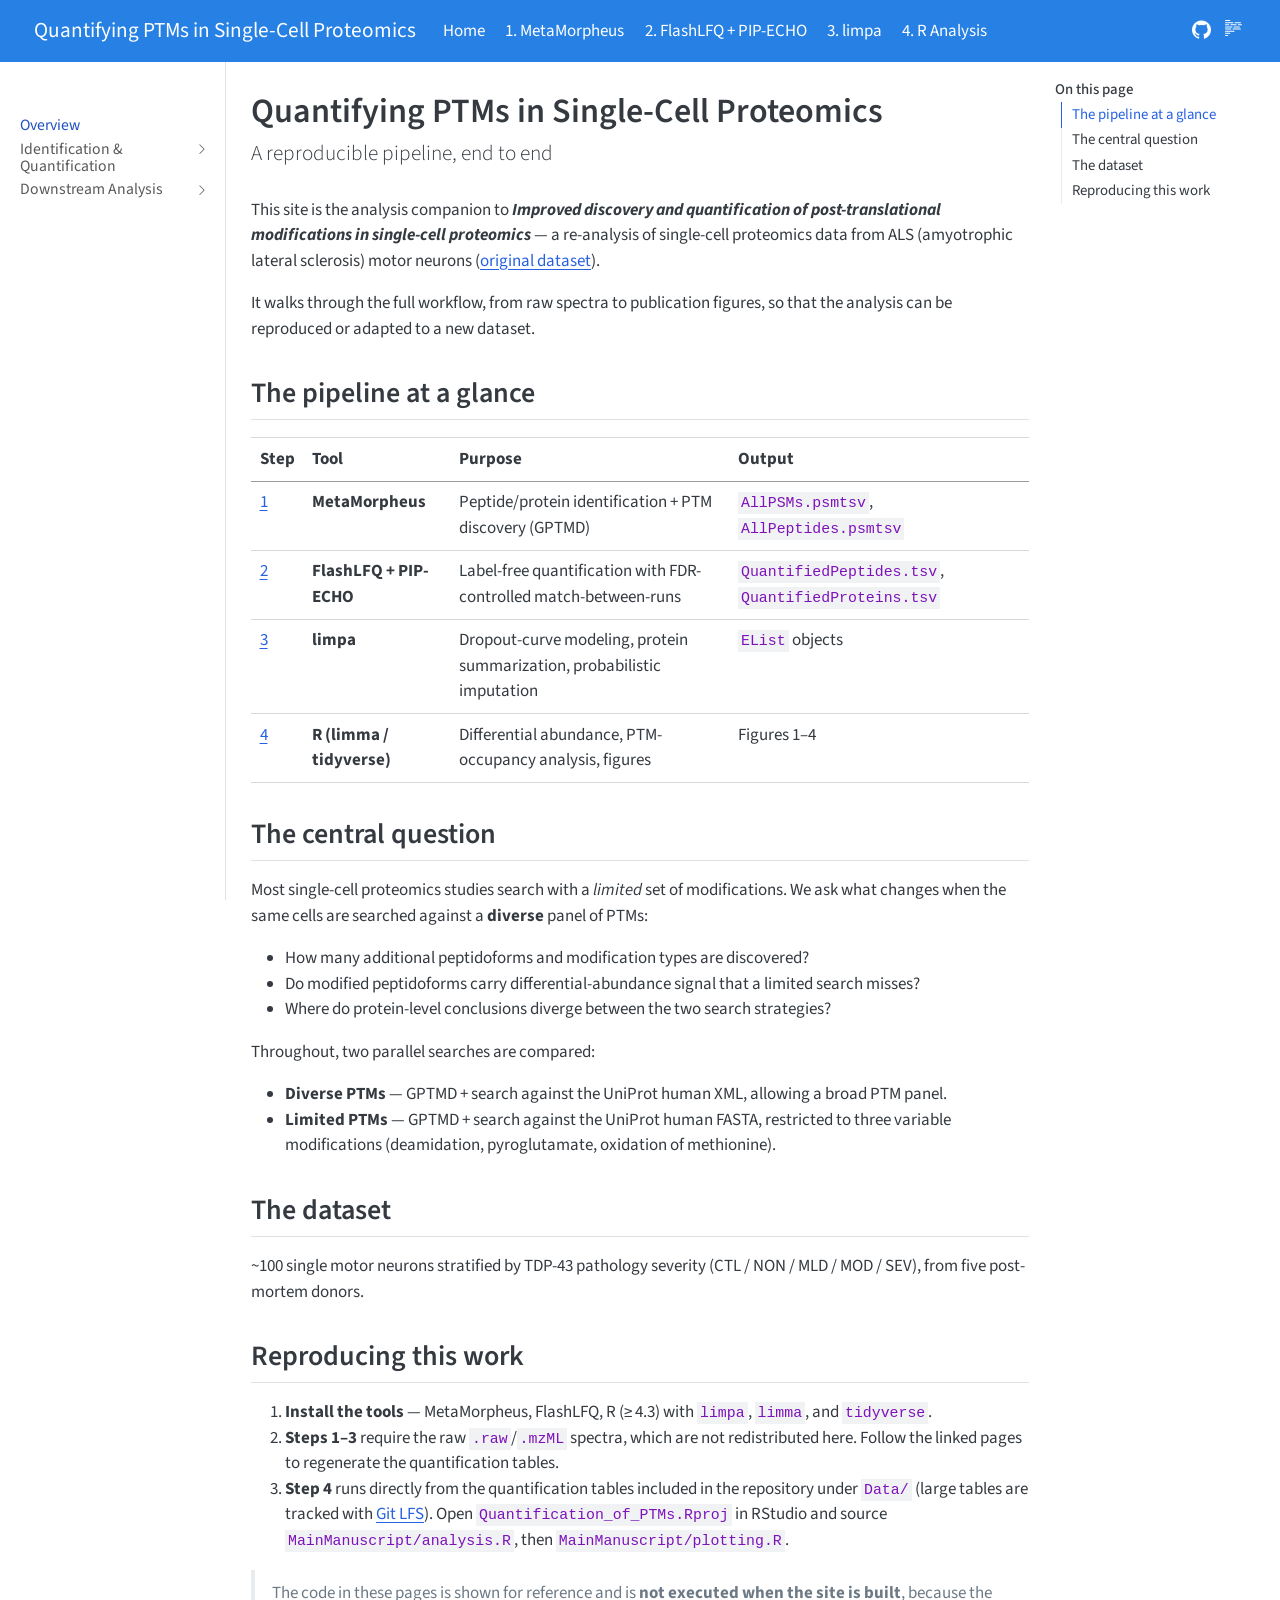
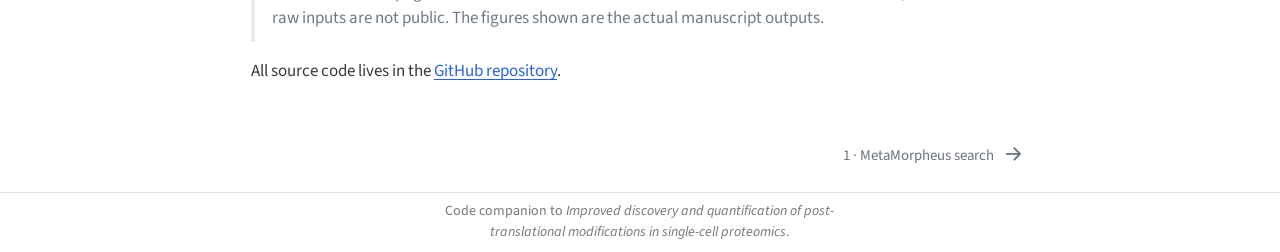
==== index.html @ e9de2e4b "Built site for gh-pages" ====
<!DOCTYPE html>
<html xmlns="http://www.w3.org/1999/xhtml" lang="en" xml:lang="en"><head>

<meta charset="utf-8">
<meta name="generator" content="quarto-1.8.25">

<meta name="viewport" content="width=device-width, initial-scale=1.0, user-scalable=yes">


<title>Quantifying PTMs in Single-Cell Proteomics</title>
<style>
code{white-space: pre-wrap;}
span.smallcaps{font-variant: small-caps;}
div.columns{display: flex; gap: min(4vw, 1.5em);}
div.column{flex: auto; overflow-x: auto;}
div.hanging-indent{margin-left: 1.5em; text-indent: -1.5em;}
ul.task-list{list-style: none;}
ul.task-list li input[type="checkbox"] {
  width: 0.8em;
  margin: 0 0.8em 0.2em -1em; /* quarto-specific, see https://github.com/quarto-dev/quarto-cli/issues/4556 */ 
  vertical-align: middle;
}
</style>


<script src="site_libs/quarto-nav/quarto-nav.js"></script>
<script src="site_libs/quarto-nav/headroom.min.js"></script>
<script src="site_libs/clipboard/clipboard.min.js"></script>
<script src="site_libs/quarto-search/autocomplete.umd.js"></script>
<script src="site_libs/quarto-search/fuse.min.js"></script>
<script src="site_libs/quarto-search/quarto-search.js"></script>
<meta name="quarto:offset" content="./">
<link href="./01-metamorpheus.html" rel="next">
<script src="site_libs/quarto-html/quarto.js" type="module"></script>
<script src="site_libs/quarto-html/tabsets/tabsets.js" type="module"></script>
<script src="site_libs/quarto-html/axe/axe-check.js" type="module"></script>
<script src="site_libs/quarto-html/popper.min.js"></script>
<script src="site_libs/quarto-html/tippy.umd.min.js"></script>
<script src="site_libs/quarto-html/anchor.min.js"></script>
<link href="site_libs/quarto-html/tippy.css" rel="stylesheet">
<link href="site_libs/quarto-html/quarto-syntax-highlighting-7b89279ff1a6dce999919e0e67d4d9ec.css" rel="stylesheet" id="quarto-text-highlighting-styles">
<script src="site_libs/bootstrap/bootstrap.min.js"></script>
<link href="site_libs/bootstrap/bootstrap-icons.css" rel="stylesheet">
<link href="site_libs/bootstrap/bootstrap-06130857773164525deeeb8a1e9af07c.min.css" rel="stylesheet" append-hash="true" id="quarto-bootstrap" data-mode="light">
<script id="quarto-search-options" type="application/json">{
  "location": "navbar",
  "copy-button": false,
  "collapse-after": 3,
  "panel-placement": "end",
  "type": "overlay",
  "limit": 50,
  "keyboard-shortcut": [
    "f",
    "/",
    "s"
  ],
  "show-item-context": false,
  "language": {
    "search-no-results-text": "No results",
    "search-matching-documents-text": "matching documents",
    "search-copy-link-title": "Copy link to search",
    "search-hide-matches-text": "Hide additional matches",
    "search-more-match-text": "more match in this document",
    "search-more-matches-text": "more matches in this document",
    "search-clear-button-title": "Clear",
    "search-text-placeholder": "",
    "search-detached-cancel-button-title": "Cancel",
    "search-submit-button-title": "Submit",
    "search-label": "Search"
  }
}</script>


</head>

<body class="nav-sidebar docked nav-fixed quarto-light">

<div id="quarto-search-results"></div>
  <header id="quarto-header" class="headroom fixed-top">
    <nav class="navbar navbar-expand-lg " data-bs-theme="dark">
      <div class="navbar-container container-fluid">
      <div class="navbar-brand-container mx-auto">
    <a href="./index.html" class="navbar-brand navbar-brand-logo">
    </a>
    <a class="navbar-brand" href="./index.html">
    <span class="navbar-title">Quantifying PTMs in Single-Cell Proteomics</span>
    </a>
  </div>
            <div id="quarto-search" class="" title="Search"></div>
          <button class="navbar-toggler" type="button" data-bs-toggle="collapse" data-bs-target="#navbarCollapse" aria-controls="navbarCollapse" role="menu" aria-expanded="false" aria-label="Toggle navigation" onclick="if (window.quartoToggleHeadroom) { window.quartoToggleHeadroom(); }">
  <span class="navbar-toggler-icon"></span>
</button>
          <div class="collapse navbar-collapse" id="navbarCollapse">
            <ul class="navbar-nav navbar-nav-scroll me-auto">
  <li class="nav-item">
    <a class="nav-link active" href="./index.html" aria-current="page"> 
<span class="menu-text">Home</span></a>
  </li>  
  <li class="nav-item">
    <a class="nav-link" href="./01-metamorpheus.html"> 
<span class="menu-text">1. MetaMorpheus</span></a>
  </li>  
  <li class="nav-item">
    <a class="nav-link" href="./02-flashlfq.html"> 
<span class="menu-text">2. FlashLFQ + PIP-ECHO</span></a>
  </li>  
  <li class="nav-item">
    <a class="nav-link" href="./03-limpa.html"> 
<span class="menu-text">3. limpa</span></a>
  </li>  
  <li class="nav-item">
    <a class="nav-link" href="./04-r-analysis.html"> 
<span class="menu-text">4. R Analysis</span></a>
  </li>  
</ul>
            <ul class="navbar-nav navbar-nav-scroll ms-auto">
  <li class="nav-item compact">
    <a class="nav-link" href="https://github.com/Alexander-Sol/Quantification_of_PTMs_2026"> <i class="bi bi-github" role="img" aria-label="GitHub repository">
</i> 
<span class="menu-text"></span></a>
  </li>  
</ul>
          </div> <!-- /navcollapse -->
            <div class="quarto-navbar-tools">
  <a href="" class="quarto-reader-toggle quarto-navigation-tool px-1" onclick="window.quartoToggleReader(); return false;" title="Toggle reader mode">
  <div class="quarto-reader-toggle-btn">
  <i class="bi"></i>
  </div>
</a>
</div>
      </div> <!-- /container-fluid -->
    </nav>
  <nav class="quarto-secondary-nav">
    <div class="container-fluid d-flex">
      <button type="button" class="quarto-btn-toggle btn" data-bs-toggle="collapse" role="button" data-bs-target=".quarto-sidebar-collapse-item" aria-controls="quarto-sidebar" aria-expanded="false" aria-label="Toggle sidebar navigation" onclick="if (window.quartoToggleHeadroom) { window.quartoToggleHeadroom(); }">
        <i class="bi bi-layout-text-sidebar-reverse"></i>
      </button>
        <nav class="quarto-page-breadcrumbs" aria-label="breadcrumb"><ol class="breadcrumb"><li class="breadcrumb-item"><a href="./index.html">Overview</a></li></ol></nav>
        <a class="flex-grow-1" role="navigation" data-bs-toggle="collapse" data-bs-target=".quarto-sidebar-collapse-item" aria-controls="quarto-sidebar" aria-expanded="false" aria-label="Toggle sidebar navigation" onclick="if (window.quartoToggleHeadroom) { window.quartoToggleHeadroom(); }">      
        </a>
    </div>
  </nav>
</header>
<!-- content -->
<div id="quarto-content" class="quarto-container page-columns page-rows-contents page-layout-article page-navbar">
<!-- sidebar -->
  <nav id="quarto-sidebar" class="sidebar collapse collapse-horizontal quarto-sidebar-collapse-item sidebar-navigation docked overflow-auto">
    <div class="pt-lg-2 mt-2 text-left sidebar-header">
      <a href="./index.html" class="sidebar-logo-link">
      </a>
      </div>
    <div class="sidebar-menu-container"> 
    <ul class="list-unstyled mt-1">
        <li class="sidebar-item">
  <div class="sidebar-item-container"> 
  <a href="./index.html" class="sidebar-item-text sidebar-link active">
 <span class="menu-text">Overview</span></a>
  </div>
</li>
        <li class="sidebar-item sidebar-item-section">
      <div class="sidebar-item-container"> 
            <a class="sidebar-item-text sidebar-link text-start collapsed" data-bs-toggle="collapse" data-bs-target="#quarto-sidebar-section-1" role="navigation" aria-expanded="false">
 <span class="menu-text">Identification &amp; Quantification</span></a>
          <a class="sidebar-item-toggle text-start collapsed" data-bs-toggle="collapse" data-bs-target="#quarto-sidebar-section-1" role="navigation" aria-expanded="false" aria-label="Toggle section">
            <i class="bi bi-chevron-right ms-2"></i>
          </a> 
      </div>
      <ul id="quarto-sidebar-section-1" class="collapse list-unstyled sidebar-section depth1 ">  
          <li class="sidebar-item">
  <div class="sidebar-item-container"> 
  <a href="./01-metamorpheus.html" class="sidebar-item-text sidebar-link">
 <span class="menu-text">1 · MetaMorpheus search</span></a>
  </div>
</li>
          <li class="sidebar-item">
  <div class="sidebar-item-container"> 
  <a href="./02-flashlfq.html" class="sidebar-item-text sidebar-link">
 <span class="menu-text">2 · FlashLFQ + PIP-ECHO</span></a>
  </div>
</li>
          <li class="sidebar-item">
  <div class="sidebar-item-container"> 
  <a href="./03-limpa.html" class="sidebar-item-text sidebar-link">
 <span class="menu-text">3 · limpa modeling</span></a>
  </div>
</li>
      </ul>
  </li>
        <li class="sidebar-item sidebar-item-section">
      <div class="sidebar-item-container"> 
            <a class="sidebar-item-text sidebar-link text-start collapsed" data-bs-toggle="collapse" data-bs-target="#quarto-sidebar-section-2" role="navigation" aria-expanded="false">
 <span class="menu-text">Downstream Analysis</span></a>
          <a class="sidebar-item-toggle text-start collapsed" data-bs-toggle="collapse" data-bs-target="#quarto-sidebar-section-2" role="navigation" aria-expanded="false" aria-label="Toggle section">
            <i class="bi bi-chevron-right ms-2"></i>
          </a> 
      </div>
      <ul id="quarto-sidebar-section-2" class="collapse list-unstyled sidebar-section depth1 ">  
          <li class="sidebar-item">
  <div class="sidebar-item-container"> 
  <a href="./04-r-analysis.html" class="sidebar-item-text sidebar-link">
 <span class="menu-text">4 · R analysis &amp; figures</span></a>
  </div>
</li>
      </ul>
  </li>
    </ul>
    </div>
</nav>
<div id="quarto-sidebar-glass" class="quarto-sidebar-collapse-item" data-bs-toggle="collapse" data-bs-target=".quarto-sidebar-collapse-item"></div>
<!-- margin-sidebar -->
    <div id="quarto-margin-sidebar" class="sidebar margin-sidebar">
        <nav id="TOC" role="doc-toc" class="toc-active">
    <h2 id="toc-title">On this page</h2>
   
  <ul>
  <li><a href="#the-pipeline-at-a-glance" id="toc-the-pipeline-at-a-glance" class="nav-link active" data-scroll-target="#the-pipeline-at-a-glance">The pipeline at a glance</a></li>
  <li><a href="#the-central-question" id="toc-the-central-question" class="nav-link" data-scroll-target="#the-central-question">The central question</a></li>
  <li><a href="#the-dataset" id="toc-the-dataset" class="nav-link" data-scroll-target="#the-dataset">The dataset</a></li>
  <li><a href="#reproducing-this-work" id="toc-reproducing-this-work" class="nav-link" data-scroll-target="#reproducing-this-work">Reproducing this work</a></li>
  </ul>
</nav>
    </div>
<!-- main -->
<main class="content" id="quarto-document-content">

<header id="title-block-header" class="quarto-title-block default">
<div class="quarto-title">
<h1 class="title">Quantifying PTMs in Single-Cell Proteomics</h1>
<p class="subtitle lead">A reproducible pipeline, end to end</p>
</div>



<div class="quarto-title-meta">

    
  
    
  </div>
  


</header>


<p>This site is the analysis companion to <strong><em>Improved discovery and quantification of post-translational modifications in single-cell proteomics</em></strong> — a re-analysis of single-cell proteomics data from ALS (amyotrophic lateral sclerosis) motor neurons (<a href="https://doi.org/10.1016/j.celrep.2023.113636">original dataset</a>).</p>
<p>It walks through the full workflow, from raw spectra to publication figures, so that the analysis can be reproduced or adapted to a new dataset.</p>
<section id="the-pipeline-at-a-glance" class="level2">
<h2 class="anchored" data-anchor-id="the-pipeline-at-a-glance">The pipeline at a glance</h2>
<table class="caption-top table">
<thead>
<tr class="header">
<th>Step</th>
<th>Tool</th>
<th>Purpose</th>
<th>Output</th>
</tr>
</thead>
<tbody>
<tr class="odd">
<td><a href="./01-metamorpheus.html">1</a></td>
<td><strong>MetaMorpheus</strong></td>
<td>Peptide/protein identification + PTM discovery (GPTMD)</td>
<td><code>AllPSMs.psmtsv</code>, <code>AllPeptides.psmtsv</code></td>
</tr>
<tr class="even">
<td><a href="./02-flashlfq.html">2</a></td>
<td><strong>FlashLFQ + PIP-ECHO</strong></td>
<td>Label-free quantification with FDR-controlled match-between-runs</td>
<td><code>QuantifiedPeptides.tsv</code>, <code>QuantifiedProteins.tsv</code></td>
</tr>
<tr class="odd">
<td><a href="./03-limpa.html">3</a></td>
<td><strong>limpa</strong></td>
<td>Dropout-curve modeling, protein summarization, probabilistic imputation</td>
<td><code>EList</code> objects</td>
</tr>
<tr class="even">
<td><a href="./04-r-analysis.html">4</a></td>
<td><strong>R (limma / tidyverse)</strong></td>
<td>Differential abundance, PTM-occupancy analysis, figures</td>
<td>Figures 1–4</td>
</tr>
</tbody>
</table>
</section>
<section id="the-central-question" class="level2">
<h2 class="anchored" data-anchor-id="the-central-question">The central question</h2>
<p>Most single-cell proteomics studies search with a <em>limited</em> set of modifications. We ask what changes when the same cells are searched against a <strong>diverse</strong> panel of PTMs:</p>
<ul>
<li>How many additional peptidoforms and modification types are discovered?</li>
<li>Do modified peptidoforms carry differential-abundance signal that a limited search misses?</li>
<li>Where do protein-level conclusions diverge between the two search strategies?</li>
</ul>
<p>Throughout, two parallel searches are compared:</p>
<ul>
<li><strong>Diverse PTMs</strong> — GPTMD + search against the UniProt human XML, allowing a broad PTM panel.</li>
<li><strong>Limited PTMs</strong> — GPTMD + search against the UniProt human FASTA, restricted to three variable modifications (deamidation, pyroglutamate, oxidation of methionine).</li>
</ul>
</section>
<section id="the-dataset" class="level2">
<h2 class="anchored" data-anchor-id="the-dataset">The dataset</h2>
<p>~100 single motor neurons stratified by TDP-43 pathology severity (CTL / NON / MLD / MOD / SEV), from five post-mortem donors.</p>
</section>
<section id="reproducing-this-work" class="level2">
<h2 class="anchored" data-anchor-id="reproducing-this-work">Reproducing this work</h2>
<ol type="1">
<li><strong>Install the tools</strong> — MetaMorpheus, FlashLFQ, R (≥ 4.3) with <code>limpa</code>, <code>limma</code>, and <code>tidyverse</code>.</li>
<li><strong>Steps 1–3</strong> require the raw <code>.raw</code>/<code>.mzML</code> spectra, which are not redistributed here. Follow the linked pages to regenerate the quantification tables.</li>
<li><strong>Step 4</strong> runs directly from the quantification tables included in the repository under <code>Data/</code> (large tables are tracked with <a href="https://git-lfs.com">Git LFS</a>). Open <code>Quantification_of_PTMs.Rproj</code> in RStudio and source <code>MainManuscript/analysis.R</code>, then <code>MainManuscript/plotting.R</code>.</li>
</ol>
<blockquote class="blockquote">
<p>The code in these pages is shown for reference and is <strong>not executed when the site is built</strong>, because the raw inputs are not public. The figures shown are the actual manuscript outputs.</p>
</blockquote>
<p>All source code lives in the <a href="https://github.com/Alexander-Sol/Quantification_of_PTMs_2026">GitHub repository</a>.</p>


</section>

</main> <!-- /main -->
<script id="quarto-html-after-body" type="application/javascript">
  window.document.addEventListener("DOMContentLoaded", function (event) {
    const icon = "";
    const anchorJS = new window.AnchorJS();
    anchorJS.options = {
      placement: 'right',
      icon: icon
    };
    anchorJS.add('.anchored');
    const isCodeAnnotation = (el) => {
      for (const clz of el.classList) {
        if (clz.startsWith('code-annotation-')) {                     
          return true;
        }
      }
      return false;
    }
    const onCopySuccess = function(e) {
      // button target
      const button = e.trigger;
      // don't keep focus
      button.blur();
      // flash "checked"
      button.classList.add('code-copy-button-checked');
      var currentTitle = button.getAttribute("title");
      button.setAttribute("title", "Copied!");
      let tooltip;
      if (window.bootstrap) {
        button.setAttribute("data-bs-toggle", "tooltip");
        button.setAttribute("data-bs-placement", "left");
        button.setAttribute("data-bs-title", "Copied!");
        tooltip = new bootstrap.Tooltip(button, 
          { trigger: "manual", 
            customClass: "code-copy-button-tooltip",
            offset: [0, -8]});
        tooltip.show();    
      }
      setTimeout(function() {
        if (tooltip) {
          tooltip.hide();
          button.removeAttribute("data-bs-title");
          button.removeAttribute("data-bs-toggle");
          button.removeAttribute("data-bs-placement");
        }
        button.setAttribute("title", currentTitle);
        button.classList.remove('code-copy-button-checked');
      }, 1000);
      // clear code selection
      e.clearSelection();
    }
    const getTextToCopy = function(trigger) {
      const outerScaffold = trigger.parentElement.cloneNode(true);
      const codeEl = outerScaffold.querySelector('code');
      for (const childEl of codeEl.children) {
        if (isCodeAnnotation(childEl)) {
          childEl.remove();
        }
      }
      return codeEl.innerText;
    }
    const clipboard = new window.ClipboardJS('.code-copy-button:not([data-in-quarto-modal])', {
      text: getTextToCopy
    });
    clipboard.on('success', onCopySuccess);
    if (window.document.getElementById('quarto-embedded-source-code-modal')) {
      const clipboardModal = new window.ClipboardJS('.code-copy-button[data-in-quarto-modal]', {
        text: getTextToCopy,
        container: window.document.getElementById('quarto-embedded-source-code-modal')
      });
      clipboardModal.on('success', onCopySuccess);
    }
      var localhostRegex = new RegExp(/^(?:http|https):\/\/localhost\:?[0-9]*\//);
      var mailtoRegex = new RegExp(/^mailto:/);
        var filterRegex = new RegExp('/' + window.location.host + '/');
      var isInternal = (href) => {
          return filterRegex.test(href) || localhostRegex.test(href) || mailtoRegex.test(href);
      }
      // Inspect non-navigation links and adorn them if external
     var links = window.document.querySelectorAll('a[href]:not(.nav-link):not(.navbar-brand):not(.toc-action):not(.sidebar-link):not(.sidebar-item-toggle):not(.pagination-link):not(.no-external):not([aria-hidden]):not(.dropdown-item):not(.quarto-navigation-tool):not(.about-link)');
      for (var i=0; i<links.length; i++) {
        const link = links[i];
        if (!isInternal(link.href)) {
          // undo the damage that might have been done by quarto-nav.js in the case of
          // links that we want to consider external
          if (link.dataset.originalHref !== undefined) {
            link.href = link.dataset.originalHref;
          }
        }
      }
    function tippyHover(el, contentFn, onTriggerFn, onUntriggerFn) {
      const config = {
        allowHTML: true,
        maxWidth: 500,
        delay: 100,
        arrow: false,
        appendTo: function(el) {
            return el.parentElement;
        },
        interactive: true,
        interactiveBorder: 10,
        theme: 'quarto',
        placement: 'bottom-start',
      };
      if (contentFn) {
        config.content = contentFn;
      }
      if (onTriggerFn) {
        config.onTrigger = onTriggerFn;
      }
      if (onUntriggerFn) {
        config.onUntrigger = onUntriggerFn;
      }
      window.tippy(el, config); 
    }
    const noterefs = window.document.querySelectorAll('a[role="doc-noteref"]');
    for (var i=0; i<noterefs.length; i++) {
      const ref = noterefs[i];
      tippyHover(ref, function() {
        // use id or data attribute instead here
        let href = ref.getAttribute('data-footnote-href') || ref.getAttribute('href');
        try { href = new URL(href).hash; } catch {}
        const id = href.replace(/^#\/?/, "");
        const note = window.document.getElementById(id);
        if (note) {
          return note.innerHTML;
        } else {
          return "";
        }
      });
    }
    const xrefs = window.document.querySelectorAll('a.quarto-xref');
    const processXRef = (id, note) => {
      // Strip column container classes
      const stripColumnClz = (el) => {
        el.classList.remove("page-full", "page-columns");
        if (el.children) {
          for (const child of el.children) {
            stripColumnClz(child);
          }
        }
      }
      stripColumnClz(note)
      if (id === null || id.startsWith('sec-')) {
        // Special case sections, only their first couple elements
        const container = document.createElement("div");
        if (note.children && note.children.length > 2) {
          container.appendChild(note.children[0].cloneNode(true));
          for (let i = 1; i < note.children.length; i++) {
            const child = note.children[i];
            if (child.tagName === "P" && child.innerText === "") {
              continue;
            } else {
              container.appendChild(child.cloneNode(true));
              break;
            }
          }
          if (window.Quarto?.typesetMath) {
            window.Quarto.typesetMath(container);
          }
          return container.innerHTML
        } else {
          if (window.Quarto?.typesetMath) {
            window.Quarto.typesetMath(note);
          }
          return note.innerHTML;
        }
      } else {
        // Remove any anchor links if they are present
        const anchorLink = note.querySelector('a.anchorjs-link');
        if (anchorLink) {
          anchorLink.remove();
        }
        if (window.Quarto?.typesetMath) {
          window.Quarto.typesetMath(note);
        }
        if (note.classList.contains("callout")) {
          return note.outerHTML;
        } else {
          return note.innerHTML;
        }
      }
    }
    for (var i=0; i<xrefs.length; i++) {
      const xref = xrefs[i];
      tippyHover(xref, undefined, function(instance) {
        instance.disable();
        let url = xref.getAttribute('href');
        let hash = undefined; 
        if (url.startsWith('#')) {
          hash = url;
        } else {
          try { hash = new URL(url).hash; } catch {}
        }
        if (hash) {
          const id = hash.replace(/^#\/?/, "");
          const note = window.document.getElementById(id);
          if (note !== null) {
            try {
              const html = processXRef(id, note.cloneNode(true));
              instance.setContent(html);
            } finally {
              instance.enable();
              instance.show();
            }
          } else {
            // See if we can fetch this
            fetch(url.split('#')[0])
            .then(res => res.text())
            .then(html => {
              const parser = new DOMParser();
              const htmlDoc = parser.parseFromString(html, "text/html");
              const note = htmlDoc.getElementById(id);
              if (note !== null) {
                const html = processXRef(id, note);
                instance.setContent(html);
              } 
            }).finally(() => {
              instance.enable();
              instance.show();
            });
          }
        } else {
          // See if we can fetch a full url (with no hash to target)
          // This is a special case and we should probably do some content thinning / targeting
          fetch(url)
          .then(res => res.text())
          .then(html => {
            const parser = new DOMParser();
            const htmlDoc = parser.parseFromString(html, "text/html");
            const note = htmlDoc.querySelector('main.content');
            if (note !== null) {
              // This should only happen for chapter cross references
              // (since there is no id in the URL)
              // remove the first header
              if (note.children.length > 0 && note.children[0].tagName === "HEADER") {
                note.children[0].remove();
              }
              const html = processXRef(null, note);
              instance.setContent(html);
            } 
          }).finally(() => {
            instance.enable();
            instance.show();
          });
        }
      }, function(instance) {
      });
    }
        let selectedAnnoteEl;
        const selectorForAnnotation = ( cell, annotation) => {
          let cellAttr = 'data-code-cell="' + cell + '"';
          let lineAttr = 'data-code-annotation="' +  annotation + '"';
          const selector = 'span[' + cellAttr + '][' + lineAttr + ']';
          return selector;
        }
        const selectCodeLines = (annoteEl) => {
          const doc = window.document;
          const targetCell = annoteEl.getAttribute("data-target-cell");
          const targetAnnotation = annoteEl.getAttribute("data-target-annotation");
          const annoteSpan = window.document.querySelector(selectorForAnnotation(targetCell, targetAnnotation));
          const lines = annoteSpan.getAttribute("data-code-lines").split(",");
          const lineIds = lines.map((line) => {
            return targetCell + "-" + line;
          })
          let top = null;
          let height = null;
          let parent = null;
          if (lineIds.length > 0) {
              //compute the position of the single el (top and bottom and make a div)
              const el = window.document.getElementById(lineIds[0]);
              top = el.offsetTop;
              height = el.offsetHeight;
              parent = el.parentElement.parentElement;
            if (lineIds.length > 1) {
              const lastEl = window.document.getElementById(lineIds[lineIds.length - 1]);
              const bottom = lastEl.offsetTop + lastEl.offsetHeight;
              height = bottom - top;
            }
            if (top !== null && height !== null && parent !== null) {
              // cook up a div (if necessary) and position it 
              let div = window.document.getElementById("code-annotation-line-highlight");
              if (div === null) {
                div = window.document.createElement("div");
                div.setAttribute("id", "code-annotation-line-highlight");
                div.style.position = 'absolute';
                parent.appendChild(div);
              }
              div.style.top = top - 2 + "px";
              div.style.height = height + 4 + "px";
              div.style.left = 0;
              let gutterDiv = window.document.getElementById("code-annotation-line-highlight-gutter");
              if (gutterDiv === null) {
                gutterDiv = window.document.createElement("div");
                gutterDiv.setAttribute("id", "code-annotation-line-highlight-gutter");
                gutterDiv.style.position = 'absolute';
                const codeCell = window.document.getElementById(targetCell);
                const gutter = codeCell.querySelector('.code-annotation-gutter');
                gutter.appendChild(gutterDiv);
              }
              gutterDiv.style.top = top - 2 + "px";
              gutterDiv.style.height = height + 4 + "px";
            }
            selectedAnnoteEl = annoteEl;
          }
        };
        const unselectCodeLines = () => {
          const elementsIds = ["code-annotation-line-highlight", "code-annotation-line-highlight-gutter"];
          elementsIds.forEach((elId) => {
            const div = window.document.getElementById(elId);
            if (div) {
              div.remove();
            }
          });
          selectedAnnoteEl = undefined;
        };
          // Handle positioning of the toggle
      window.addEventListener(
        "resize",
        throttle(() => {
          elRect = undefined;
          if (selectedAnnoteEl) {
            selectCodeLines(selectedAnnoteEl);
          }
        }, 10)
      );
      function throttle(fn, ms) {
      let throttle = false;
      let timer;
        return (...args) => {
          if(!throttle) { // first call gets through
              fn.apply(this, args);
              throttle = true;
          } else { // all the others get throttled
              if(timer) clearTimeout(timer); // cancel #2
              timer = setTimeout(() => {
                fn.apply(this, args);
                timer = throttle = false;
              }, ms);
          }
        };
      }
        // Attach click handler to the DT
        const annoteDls = window.document.querySelectorAll('dt[data-target-cell]');
        for (const annoteDlNode of annoteDls) {
          annoteDlNode.addEventListener('click', (event) => {
            const clickedEl = event.target;
            if (clickedEl !== selectedAnnoteEl) {
              unselectCodeLines();
              const activeEl = window.document.querySelector('dt[data-target-cell].code-annotation-active');
              if (activeEl) {
                activeEl.classList.remove('code-annotation-active');
              }
              selectCodeLines(clickedEl);
              clickedEl.classList.add('code-annotation-active');
            } else {
              // Unselect the line
              unselectCodeLines();
              clickedEl.classList.remove('code-annotation-active');
            }
          });
        }
    const findCites = (el) => {
      const parentEl = el.parentElement;
      if (parentEl) {
        const cites = parentEl.dataset.cites;
        if (cites) {
          return {
            el,
            cites: cites.split(' ')
          };
        } else {
          return findCites(el.parentElement)
        }
      } else {
        return undefined;
      }
    };
    var bibliorefs = window.document.querySelectorAll('a[role="doc-biblioref"]');
    for (var i=0; i<bibliorefs.length; i++) {
      const ref = bibliorefs[i];
      const citeInfo = findCites(ref);
      if (citeInfo) {
        tippyHover(citeInfo.el, function() {
          var popup = window.document.createElement('div');
          citeInfo.cites.forEach(function(cite) {
            var citeDiv = window.document.createElement('div');
            citeDiv.classList.add('hanging-indent');
            citeDiv.classList.add('csl-entry');
            var biblioDiv = window.document.getElementById('ref-' + cite);
            if (biblioDiv) {
              citeDiv.innerHTML = biblioDiv.innerHTML;
            }
            popup.appendChild(citeDiv);
          });
          return popup.innerHTML;
        });
      }
    }
  });
  </script>
<nav class="page-navigation">
  <div class="nav-page nav-page-previous">
  </div>
  <div class="nav-page nav-page-next">
      <a href="./01-metamorpheus.html" class="pagination-link" aria-label="1 · MetaMorpheus search">
        <span class="nav-page-text">1 · MetaMorpheus search</span> <i class="bi bi-arrow-right-short"></i>
      </a>
  </div>
</nav>
</div> <!-- /content -->
<footer class="footer">
  <div class="nav-footer">
    <div class="nav-footer-left">
      &nbsp;
    </div>   
    <div class="nav-footer-center">
<p>Code companion to <em>Improved discovery and quantification of post-translational modifications in single-cell proteomics</em>.</p>
</div>
    <div class="nav-footer-right">
      &nbsp;
    </div>
  </div>
</footer>




</body></html>
---- site_libs/quarto-html/tippy.css ----
.tippy-box[data-animation=fade][data-state=hidden]{opacity:0}[data-tippy-root]{max-width:calc(100vw - 10px)}.tippy-box{position:relative;background-color:#333;color:#fff;border-radius:4px;font-size:14px;line-height:1.4;white-space:normal;outline:0;transition-property:transform,visibility,opacity}.tippy-box[data-placement^=top]>.tippy-arrow{bottom:0}.tippy-box[data-placement^=top]>.tippy-arrow:before{bottom:-7px;left:0;border-width:8px 8px 0;border-top-color:initial;transform-origin:center top}.tippy-box[data-placement^=bottom]>.tippy-arrow{top:0}.tippy-box[data-placement^=bottom]>.tippy-arrow:before{top:-7px;left:0;border-width:0 8px 8px;border-bottom-color:initial;transform-origin:center bottom}.tippy-box[data-placement^=left]>.tippy-arrow{right:0}.tippy-box[data-placement^=left]>.tippy-arrow:before{border-width:8px 0 8px 8px;border-left-color:initial;right:-7px;transform-origin:center left}.tippy-box[data-placement^=right]>.tippy-arrow{left:0}.tippy-box[data-placement^=right]>.tippy-arrow:before{left:-7px;border-width:8px 8px 8px 0;border-right-color:initial;transform-origin:center right}.tippy-box[data-inertia][data-state=visible]{transition-timing-function:cubic-bezier(.54,1.5,.38,1.11)}.tippy-arrow{width:16px;height:16px;color:#333}.tippy-arrow:before{content:"";position:absolute;border-color:transparent;border-style:solid}.tippy-content{position:relative;padding:5px 9px;z-index:1}
---- site_libs/quarto-html/quarto-syntax-highlighting-7b89279ff1a6dce999919e0e67d4d9ec.css ----
/* quarto syntax highlight colors */
:root {
  --quarto-hl-ot-color: #003B4F;
  --quarto-hl-at-color: #657422;
  --quarto-hl-ss-color: #20794D;
  --quarto-hl-an-color: #5E5E5E;
  --quarto-hl-fu-color: #4758AB;
  --quarto-hl-st-color: #20794D;
  --quarto-hl-cf-color: #003B4F;
  --quarto-hl-op-color: #5E5E5E;
  --quarto-hl-er-color: #AD0000;
  --quarto-hl-bn-color: #AD0000;
  --quarto-hl-al-color: #AD0000;
  --quarto-hl-va-color: #111111;
  --quarto-hl-bu-color: inherit;
  --quarto-hl-ex-color: inherit;
  --quarto-hl-pp-color: #AD0000;
  --quarto-hl-in-color: #5E5E5E;
  --quarto-hl-vs-color: #20794D;
  --quarto-hl-wa-color: #5E5E5E;
  --quarto-hl-do-color: #5E5E5E;
  --quarto-hl-im-color: #00769E;
  --quarto-hl-ch-color: #20794D;
  --quarto-hl-dt-color: #AD0000;
  --quarto-hl-fl-color: #AD0000;
  --quarto-hl-co-color: #5E5E5E;
  --quarto-hl-cv-color: #5E5E5E;
  --quarto-hl-cn-color: #8f5902;
  --quarto-hl-sc-color: #5E5E5E;
  --quarto-hl-dv-color: #AD0000;
  --quarto-hl-kw-color: #003B4F;
}

/* other quarto variables */
:root {
  --quarto-font-monospace: SFMono-Regular, Menlo, Monaco, Consolas, "Liberation Mono", "Courier New", monospace;
}

/* syntax highlight based on Pandoc's rules */
pre > code.sourceCode > span {
  color: #003B4F;
}

code.sourceCode > span {
  color: #003B4F;
}

div.sourceCode,
div.sourceCode pre.sourceCode {
  color: #003B4F;
}

/* Normal */
code span {
  color: #003B4F;
}

/* Alert */
code span.al {
  color: #AD0000;
  font-style: inherit;
}

/* Annotation */
code span.an {
  color: #5E5E5E;
  font-style: inherit;
}

/* Attribute */
code span.at {
  color: #657422;
  font-style: inherit;
}

/* BaseN */
code span.bn {
  color: #AD0000;
  font-style: inherit;
}

/* BuiltIn */
code span.bu {
  font-style: inherit;
}

/* ControlFlow */
code span.cf {
  color: #003B4F;
  font-weight: bold;
  font-style: inherit;
}

/* Char */
code span.ch {
  color: #20794D;
  font-style: inherit;
}

/* Constant */
code span.cn {
  color: #8f5902;
  font-style: inherit;
}

/* Comment */
code span.co {
  color: #5E5E5E;
  font-style: inherit;
}

/* CommentVar */
code span.cv {
  color: #5E5E5E;
  font-style: italic;
}

/* Documentation */
code span.do {
  color: #5E5E5E;
  font-style: italic;
}

/* DataType */
code span.dt {
  color: #AD0000;
  font-style: inherit;
}

/* DecVal */
code span.dv {
  color: #AD0000;
  font-style: inherit;
}

/* Error */
code span.er {
  color: #AD0000;
  font-style: inherit;
}

/* Extension */
code span.ex {
  font-style: inherit;
}

/* Float */
code span.fl {
  color: #AD0000;
  font-style: inherit;
}

/* Function */
code span.fu {
  color: #4758AB;
  font-style: inherit;
}

/* Import */
code span.im {
  color: #00769E;
  font-style: inherit;
}

/* Information */
code span.in {
  color: #5E5E5E;
  font-style: inherit;
}

/* Keyword */
code span.kw {
  color: #003B4F;
  font-weight: bold;
  font-style: inherit;
}

/* Operator */
code span.op {
  color: #5E5E5E;
  font-style: inherit;
}

/* Other */
code span.ot {
  color: #003B4F;
  font-style: inherit;
}

/* Preprocessor */
code span.pp {
  color: #AD0000;
  font-style: inherit;
}

/* SpecialChar */
code span.sc {
  color: #5E5E5E;
  font-style: inherit;
}

/* SpecialString */
code span.ss {
  color: #20794D;
  font-style: inherit;
}

/* String */
code span.st {
  color: #20794D;
  font-style: inherit;
}

/* Variable */
code span.va {
  color: #111111;
  font-style: inherit;
}

/* VerbatimString */
code span.vs {
  color: #20794D;
  font-style: inherit;
}

/* Warning */
code span.wa {
  color: #5E5E5E;
  font-style: italic;
}

.prevent-inlining {
  content: "</";
}

/*# sourceMappingURL=3944bc705cfaf4c80e56f77c5205168a.css.map */
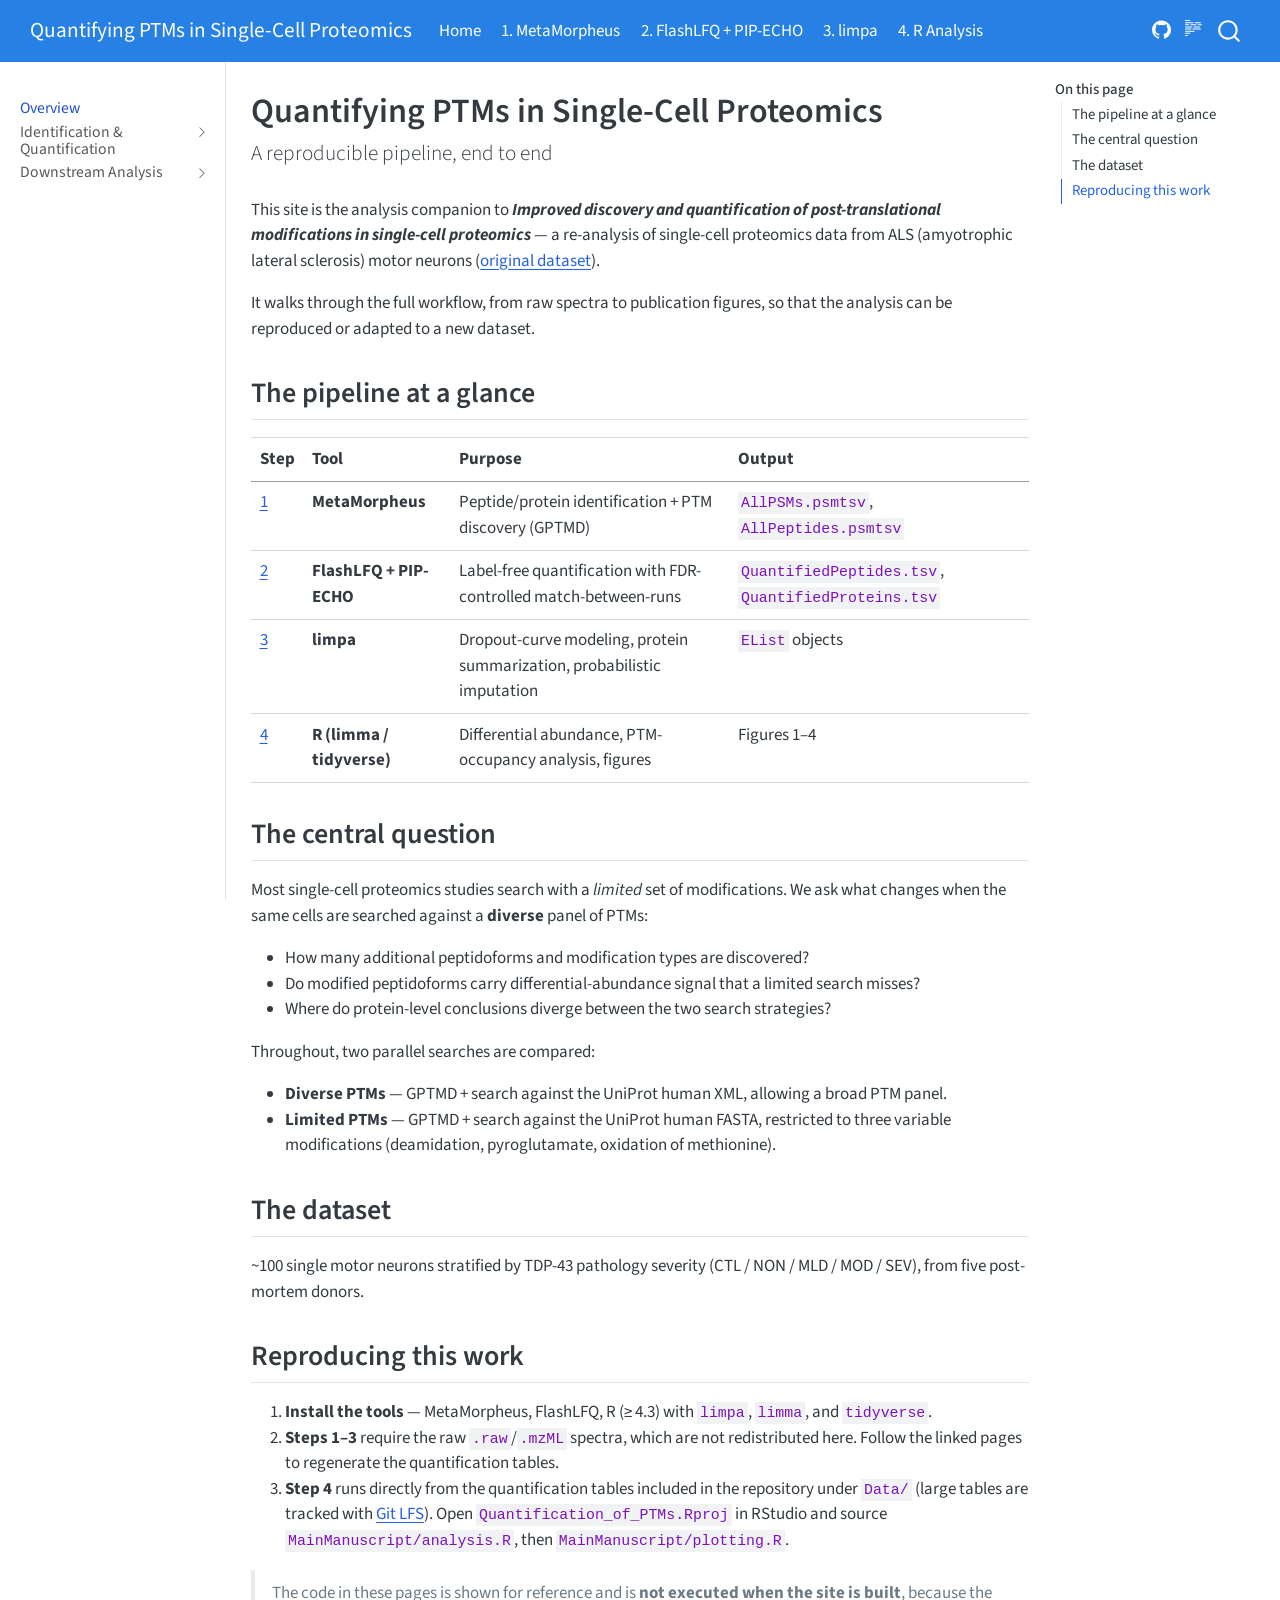
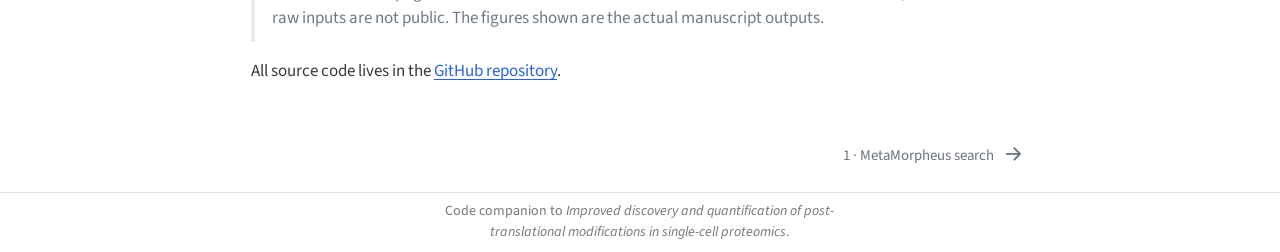
==== commit cb9e79c3: "Built site for gh-pages" ====
--- a/index.html
+++ b/index.html
@@ -2,13 +2,16 @@
 <html xmlns="http://www.w3.org/1999/xhtml" lang="en" xml:lang="en"><head>
 
 <meta charset="utf-8">
-<meta name="generator" content="quarto-1.8.25">
+<meta name="generator" content="quarto-1.9.38">
 
 <meta name="viewport" content="width=device-width, initial-scale=1.0, user-scalable=yes">
 
 
 <title>Quantifying PTMs in Single-Cell Proteomics</title>
 <style>
+/* Default styles provided by pandoc.
+** See https://pandoc.org/MANUAL.html#variables-for-html for config info.
+*/
 code{white-space: pre-wrap;}
 span.smallcaps{font-variant: small-caps;}
 div.columns{display: flex; gap: min(4vw, 1.5em);}
@@ -33,15 +36,14 @@
 <link href="./01-metamorpheus.html" rel="next">
 <script src="site_libs/quarto-html/quarto.js" type="module"></script>
 <script src="site_libs/quarto-html/tabsets/tabsets.js" type="module"></script>
-<script src="site_libs/quarto-html/axe/axe-check.js" type="module"></script>
 <script src="site_libs/quarto-html/popper.min.js"></script>
 <script src="site_libs/quarto-html/tippy.umd.min.js"></script>
 <script src="site_libs/quarto-html/anchor.min.js"></script>
 <link href="site_libs/quarto-html/tippy.css" rel="stylesheet">
-<link href="site_libs/quarto-html/quarto-syntax-highlighting-7b89279ff1a6dce999919e0e67d4d9ec.css" rel="stylesheet" id="quarto-text-highlighting-styles">
+<link href="site_libs/quarto-html/quarto-syntax-highlighting-15634bcf2e68342d4ad2dfa704d543f6.css" rel="stylesheet" id="quarto-text-highlighting-styles">
 <script src="site_libs/bootstrap/bootstrap.min.js"></script>
 <link href="site_libs/bootstrap/bootstrap-icons.css" rel="stylesheet">
-<link href="site_libs/bootstrap/bootstrap-06130857773164525deeeb8a1e9af07c.min.css" rel="stylesheet" append-hash="true" id="quarto-bootstrap" data-mode="light">
+<link href="site_libs/bootstrap/bootstrap-3a7504763734bcbb87baefa172561e52.min.css" rel="stylesheet" append-hash="true" id="quarto-bootstrap" data-mode="light">
 <script id="quarto-search-options" type="application/json">{
   "location": "navbar",
   "copy-button": false,
@@ -80,8 +82,6 @@
     <nav class="navbar navbar-expand-lg " data-bs-theme="dark">
       <div class="navbar-container container-fluid">
       <div class="navbar-brand-container mx-auto">
-    <a href="./index.html" class="navbar-brand navbar-brand-logo">
-    </a>
     <a class="navbar-brand" href="./index.html">
     <span class="navbar-title">Quantifying PTMs in Single-Cell Proteomics</span>
     </a>
@@ -145,10 +145,6 @@
 <div id="quarto-content" class="quarto-container page-columns page-rows-contents page-layout-article page-navbar">
 <!-- sidebar -->
   <nav id="quarto-sidebar" class="sidebar collapse collapse-horizontal quarto-sidebar-collapse-item sidebar-navigation docked overflow-auto">
-    <div class="pt-lg-2 mt-2 text-left sidebar-header">
-      <a href="./index.html" class="sidebar-logo-link">
-      </a>
-      </div>
     <div class="sidebar-menu-container"> 
     <ul class="list-unstyled mt-1">
         <li class="sidebar-item">
@@ -391,7 +387,7 @@
     }
       var localhostRegex = new RegExp(/^(?:http|https):\/\/localhost\:?[0-9]*\//);
       var mailtoRegex = new RegExp(/^mailto:/);
-        var filterRegex = new RegExp('/' + window.location.host + '/');
+        var filterRegex = new RegExp("https:\/\/Alexander-Sol\.github\.io\/Quantification_of_PTMs_2026\/");
       var isInternal = (href) => {
           return filterRegex.test(href) || localhostRegex.test(href) || mailtoRegex.test(href);
       }
--- a/site_libs/quarto-html/quarto-syntax-highlighting-15634bcf2e68342d4ad2dfa704d543f6.css
+++ b/site_libs/quarto-html/quarto-syntax-highlighting-15634bcf2e68342d4ad2dfa704d543f6.css
@@ -0,0 +1,236 @@
+/* quarto syntax highlight colors */
+:root {
+  --quarto-hl-ot-color: #003B4F;
+  --quarto-hl-at-color: #657422;
+  --quarto-hl-ss-color: #20794D;
+  --quarto-hl-an-color: #5E5E5E;
+  --quarto-hl-fu-color: #4758AB;
+  --quarto-hl-st-color: #20794D;
+  --quarto-hl-cf-color: #003B4F;
+  --quarto-hl-op-color: #5E5E5E;
+  --quarto-hl-er-color: #AD0000;
+  --quarto-hl-bn-color: #AD0000;
+  --quarto-hl-al-color: #AD0000;
+  --quarto-hl-va-color: #111111;
+  --quarto-hl-bu-color: inherit;
+  --quarto-hl-ex-color: inherit;
+  --quarto-hl-pp-color: #AD0000;
+  --quarto-hl-in-color: #5E5E5E;
+  --quarto-hl-vs-color: #20794D;
+  --quarto-hl-wa-color: #5E5E5E;
+  --quarto-hl-do-color: #5E5E5E;
+  --quarto-hl-im-color: #00769E;
+  --quarto-hl-ch-color: #20794D;
+  --quarto-hl-dt-color: #AD0000;
+  --quarto-hl-fl-color: #AD0000;
+  --quarto-hl-co-color: #5E5E5E;
+  --quarto-hl-cv-color: #5E5E5E;
+  --quarto-hl-cn-color: #8f5902;
+  --quarto-hl-sc-color: #5E5E5E;
+  --quarto-hl-dv-color: #AD0000;
+  --quarto-hl-kw-color: #003B4F;
+}
+
+/* other quarto variables */
+:root {
+  --quarto-font-monospace: SFMono-Regular, Menlo, Monaco, Consolas, "Liberation Mono", "Courier New", monospace;
+}
+
+/* syntax highlight based on Pandoc's rules */
+pre > code.sourceCode > span {
+  color: #003B4F;
+}
+
+code.sourceCode > span {
+  color: #003B4F;
+}
+
+div.sourceCode,
+div.sourceCode pre.sourceCode {
+  color: #003B4F;
+}
+
+/* Normal */
+code span {
+  color: #003B4F;
+}
+
+/* Alert */
+code span.al {
+  color: #AD0000;
+  font-style: inherit;
+}
+
+/* Annotation */
+code span.an {
+  color: #5E5E5E;
+  font-style: inherit;
+}
+
+/* Attribute */
+code span.at {
+  color: #657422;
+  font-style: inherit;
+}
+
+/* BaseN */
+code span.bn {
+  color: #AD0000;
+  font-style: inherit;
+}
+
+/* BuiltIn */
+code span.bu {
+  font-style: inherit;
+}
+
+/* ControlFlow */
+code span.cf {
+  color: #003B4F;
+  font-weight: bold;
+  font-style: inherit;
+}
+
+/* Char */
+code span.ch {
+  color: #20794D;
+  font-style: inherit;
+}
+
+/* Constant */
+code span.cn {
+  color: #8f5902;
+  font-style: inherit;
+}
+
+/* Comment */
+code span.co {
+  color: #5E5E5E;
+  font-style: inherit;
+}
+
+/* CommentVar */
+code span.cv {
+  color: #5E5E5E;
+  font-style: italic;
+}
+
+/* Documentation */
+code span.do {
+  color: #5E5E5E;
+  font-style: italic;
+}
+
+/* DataType */
+code span.dt {
+  color: #AD0000;
+  font-style: inherit;
+}
+
+/* DecVal */
+code span.dv {
+  color: #AD0000;
+  font-style: inherit;
+}
+
+/* Error */
+code span.er {
+  color: #AD0000;
+  font-style: inherit;
+}
+
+/* Extension */
+code span.ex {
+  font-style: inherit;
+}
+
+/* Float */
+code span.fl {
+  color: #AD0000;
+  font-style: inherit;
+}
+
+/* Function */
+code span.fu {
+  color: #4758AB;
+  font-style: inherit;
+}
+
+/* Import */
+code span.im {
+  color: #00769E;
+  font-style: inherit;
+}
+
+/* Information */
+code span.in {
+  color: #5E5E5E;
+  font-style: inherit;
+}
+
+/* Keyword */
+code span.kw {
+  color: #003B4F;
+  font-weight: bold;
+  font-style: inherit;
+}
+
+/* Operator */
+code span.op {
+  color: #5E5E5E;
+  font-style: inherit;
+}
+
+/* Other */
+code span.ot {
+  color: #003B4F;
+  font-style: inherit;
+}
+
+/* Preprocessor */
+code span.pp {
+  color: #AD0000;
+  font-style: inherit;
+}
+
+/* SpecialChar */
+code span.sc {
+  color: #5E5E5E;
+  font-style: inherit;
+}
+
+/* SpecialString */
+code span.ss {
+  color: #20794D;
+  font-style: inherit;
+}
+
+/* String */
+code span.st {
+  color: #20794D;
+  font-style: inherit;
+}
+
+/* Variable */
+code span.va {
+  color: #111111;
+  font-style: inherit;
+}
+
+/* VerbatimString */
+code span.vs {
+  color: #20794D;
+  font-style: inherit;
+}
+
+/* Warning */
+code span.wa {
+  color: #5E5E5E;
+  font-style: italic;
+}
+
+.prevent-inlining {
+  content: "</";
+}
+
+/*# sourceMappingURL=f23921c56f73e400b49028c9186a1aa0.css.map */
